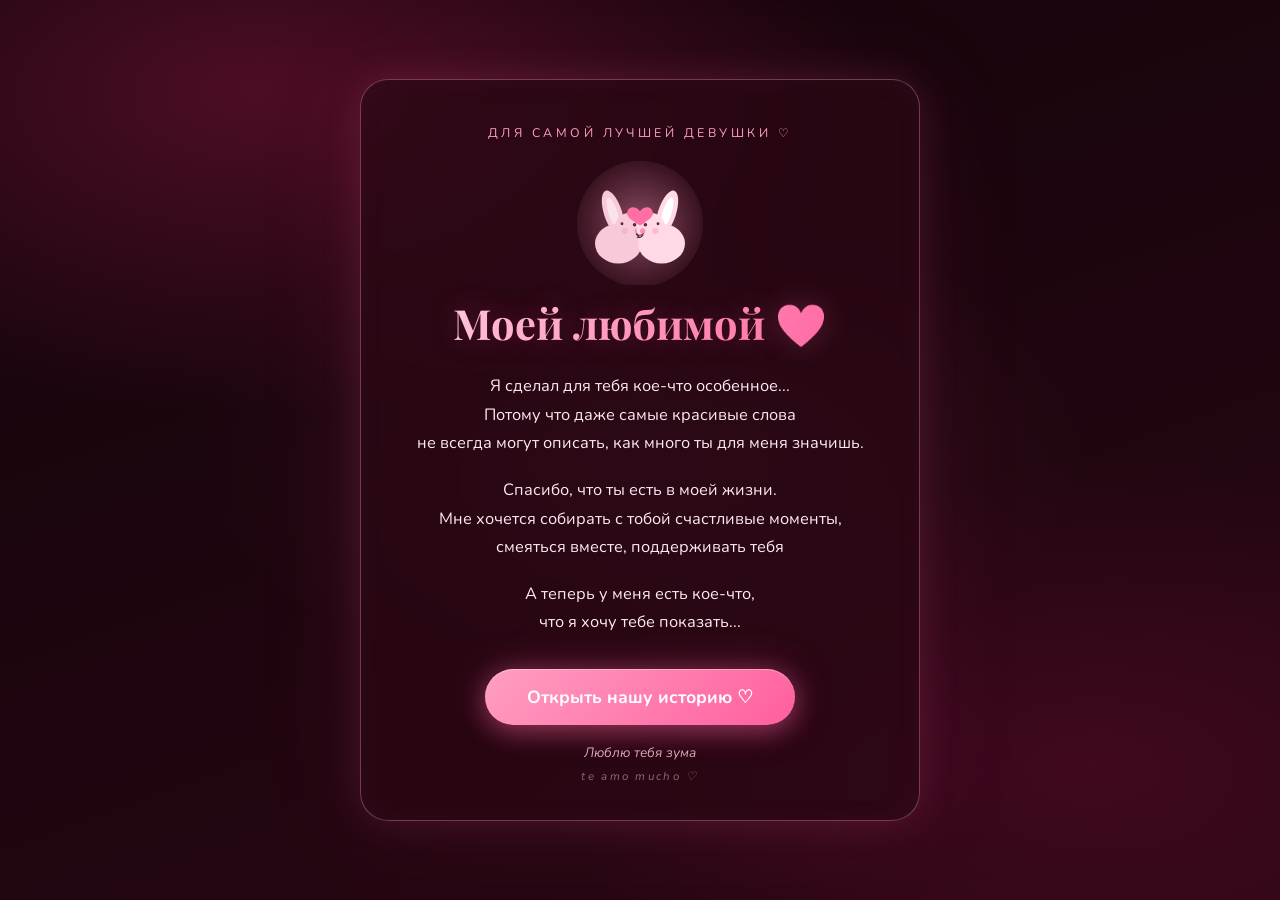
==== romantic-site/index.html @ 306704c3 "fitst commit" ====
<!DOCTYPE html>
<html lang="ru">
<head>
    <meta charset="UTF-8">
    <meta name="viewport" content="width=device-width, initial-scale=1.0">
    <title>Моей любимой ♡</title>
    <link rel="stylesheet" href="style.css">
    <!-- Красивые романтические шрифты -->
    <link href="https://fonts.googleapis.com/css2?family=Playfair+Display:ital,wght@0,500;0,700;1,500&family=Nunito:wght@400;600;700&display=swap" rel="stylesheet">
</head>
<body class="page-welcome">

    <!-- Фон с парящими частицами и сердечками (создаётся через JS) -->
    <div class="bg" id="particles" aria-hidden="true"></div>

    <main class="center-wrap">
        <!-- Основная карточка -->
        <section class="card" id="card">
            <p class="card__eyebrow">Для самой лучшей девушки ♡</p>

            <!-- Два зайчика, обнимающихся (встроенный SVG) -->
            <svg class="card__bunnies" viewBox="0 0 200 140" role="img" aria-label="Два зайчика обнимаются">
                <defs>
                    <radialGradient id="bunnyGlow" cx="50%" cy="50%" r="60%">
                        <stop offset="0%" stop-color="#ff9ec2" stop-opacity="0.45"/>
                        <stop offset="100%" stop-color="#ff9ec2" stop-opacity="0"/>
                    </radialGradient>
                </defs>
                <circle cx="100" cy="72" r="70" fill="url(#bunnyGlow)"/>

                <!-- Зайчик слева -->
                <g class="bunny-left">
                    <ellipse cx="70" cy="60" rx="10" ry="26" fill="#f7c9d9" transform="rotate(-18 70 60)"/>
                    <ellipse cx="70" cy="60" rx="5" ry="18" fill="#fbe3ec" transform="rotate(-18 70 60)"/>
                    <ellipse cx="76" cy="94" rx="26" ry="22" fill="#f7c9d9"/>
                    <circle cx="88" cy="76" r="16" fill="#f7c9d9"/>
                    <circle cx="94" cy="73" r="2" fill="#5b2b3c"/>
                    <circle cx="80" cy="72" r="1.6" fill="#5b2b3c"/>
                    <circle cx="97" cy="80" r="3" fill="#ff8fb1"/>
                    <path d="M96 83 q4 3 8 1" stroke="#5b2b3c" stroke-width="1.2" fill="none" stroke-linecap="round"/>
                    <path d="M97 85 q3 3 6 2" stroke="#5b2b3c" stroke-width="1.2" fill="none" stroke-linecap="round"/>
                    <circle cx="83" cy="80" r="3.4" fill="#ff9ec2" opacity="0.55"/>
                </g>

                <!-- Зайчик справа -->
                <g class="bunny-right">
                    <ellipse cx="130" cy="60" rx="10" ry="26" fill="#ffd9e5" transform="rotate(18 130 60)"/>
                    <ellipse cx="130" cy="60" rx="5" ry="18" fill="#fff" transform="rotate(18 130 60)"/>
                    <ellipse cx="124" cy="94" rx="26" ry="22" fill="#ffd9e5"/>
                    <circle cx="112" cy="76" r="16" fill="#ffd9e5"/>
                    <circle cx="106" cy="73" r="2" fill="#5b2b3c"/>
                    <circle cx="120" cy="72" r="1.6" fill="#5b2b3c"/>
                    <circle cx="103" cy="80" r="3" fill="#ff8fb1"/>
                    <path d="M104 83 q-4 3 -8 1" stroke="#5b2b3c" stroke-width="1.2" fill="none" stroke-linecap="round"/>
                    <path d="M103 85 q-3 3 -6 2" stroke="#5b2b3c" stroke-width="1.2" fill="none" stroke-linecap="round"/>
                    <circle cx="117" cy="80" r="3.4" fill="#ff9ec2" opacity="0.55"/>
                </g>

                <!-- Сердечко между ними -->
                <path class="bunny-heart" d="M100 58 c-4-6 -12-6 -14 0 c-2 5 3 9 14 16 c11-7 16-11 14-16 c-2-6 -10-6 -14 0 z" fill="#ff6fa5"/>
            </svg>

            <h1 class="card__title">Моей любимой ❤️</h1>

            <p class="card__text">
                Я сделал для тебя кое-что особенное...<br>
                Потому что даже самые красивые слова<br>
                не всегда могут описать, как много ты для меня значишь.
            </p>
            <p class="card__text">
                Спасибо, что ты есть в моей жизни.<br>
                Мне хочется собирать с тобой счастливые моменты,<br>
                смеяться вместе, поддерживать тебя<br>
                
            </p>
            <p class="card__text">
                А теперь у меня есть кое-что,<br>
                что я хочу тебе показать...
            </p>

            <button class="btn-open" id="openStory" type="button">
                Открыть нашу историю ♡
            </button>

            <p class="card__caption">Люблю тебя зума</p>
            <p class="card__whisper">te amo mucho ♡</p>
        </section>
    </main>

    <script src="script.js"></script>
</body>
</html>
---- romantic-site/style.css ----
/* =========================================================
   Стили романтического сайта
   Палитра: чёрно-бордовый фон + нежно-розовые свечения
   ========================================================= */

:root {
    --bg-dark: #12040a;
    --bg-wine: #2a0714;
    --pink-soft: #ff9ec2;
    --pink-hot: #ff5f9e;
    --pink-pale: #ffd9e5;
    --text-main: #ffe9f1;
    --text-dim: #d9a7bb;
    --card-bg: rgba(42, 7, 20, 0.72);
    --card-border: rgba(255, 158, 194, 0.35);
}

* {
    margin: 0;
    padding: 0;
    box-sizing: border-box;
}

html, body {
    min-height: 100%;
}

body {
    font-family: 'Nunito', sans-serif;
    color: var(--text-main);
    background:
        radial-gradient(ellipse 80% 60% at 20% 10%, rgba(122, 20, 60, 0.55), transparent 60%),
        radial-gradient(ellipse 70% 55% at 85% 85%, rgba(90, 10, 45, 0.5), transparent 60%),
        radial-gradient(ellipse 50% 40% at 50% 50%, rgba(255, 95, 158, 0.08), transparent 70%),
        linear-gradient(160deg, var(--bg-dark) 0%, var(--bg-wine) 100%);
    background-attachment: fixed;
    overflow-x: hidden;
}

/* ---------- Фон с частицами ---------- */

.bg {
    position: fixed;
    inset: 0;
    pointer-events: none;
    z-index: 0;
    overflow: hidden;
}

.particle {
    position: absolute;
    bottom: -30px;
    opacity: 0;
    animation: floatUp linear infinite;
    will-change: transform, opacity;
}

.particle--heart {
    color: var(--pink-hot);
    text-shadow: 0 0 8px rgba(255, 95, 158, 0.8);
}

.particle--star {
    color: #ffe3ee;
    text-shadow: 0 0 6px rgba(255, 217, 229, 0.7);
}

@keyframes floatUp {
    0%   { transform: translateY(0) rotate(0deg) scale(1); opacity: 0; }
    10%  { opacity: 0.9; }
    90%  { opacity: 0.7; }
    100% { transform: translateY(-110vh) rotate(35deg) scale(0.7); opacity: 0; }
}

/* ---------- Центрирование карточки ---------- */

.center-wrap {
    position: relative;
    z-index: 1;
    min-height: 100vh;
    display: flex;
    align-items: center;
    justify-content: center;
    padding: 24px 16px;
}

/* ---------- Карточка ---------- */

.card {
    width: 100%;
    max-width: 560px;
    background: var(--card-bg);
    border: 1px solid var(--card-border);
    border-radius: 28px;
    padding: 44px 36px 36px;
    text-align: center;
    backdrop-filter: blur(10px);
    -webkit-backdrop-filter: blur(10px);
    box-shadow:
        0 0 40px rgba(255, 95, 158, 0.15),
        0 0 120px rgba(255, 95, 158, 0.08),
        inset 0 0 30px rgba(255, 158, 194, 0.04);
    animation: cardAppear 1.2s ease-out both;
}

@keyframes cardAppear {
    from { opacity: 0; transform: translateY(30px) scale(0.97); }
    to   { opacity: 1; transform: translateY(0) scale(1); }
}

.card--leaving {
    animation: cardLeave 0.9s ease-in forwards;
}

@keyframes cardLeave {
    to { opacity: 0; transform: translateY(-40px) scale(0.92); filter: blur(6px); }
}

.card__eyebrow {
    font-size: 0.78rem;
    letter-spacing: 0.28em;
    text-transform: uppercase;
    color: var(--pink-soft);
    margin-bottom: 18px;
}

.card__bunnies {
    width: 180px;
    max-width: 50%;
    margin: 0 auto 10px;
    display: block;
}

.bunny-heart {
    animation: heartbeat 1.6s ease-in-out infinite;
    transform-origin: 100px 66px;
    transform-box: fill-box;
}

@keyframes heartbeat {
    0%, 100% { transform: scale(1); }
    12%      { transform: scale(1.18); }
    24%      { transform: scale(1); }
    36%      { transform: scale(1.12); }
    48%      { transform: scale(1); }
}

.bunny-left, .bunny-right {
    animation: bunnySway 3.2s ease-in-out infinite;
    transform-origin: bottom center;
    transform-box: fill-box;
}

.bunny-right {
    animation-delay: 1.6s;
}

@keyframes bunnySway {
    0%, 100% { transform: rotate(0deg); }
    50%      { transform: rotate(2deg); }
}

.card__title {
    font-family: 'Playfair Display', serif;
    font-size: clamp(1.8rem, 6vw, 2.6rem);
    font-weight: 700;
    margin-bottom: 22px;
    background: linear-gradient(120deg, var(--pink-pale), var(--pink-hot));
    -webkit-background-clip: text;
    background-clip: text;
    -webkit-text-fill-color: transparent;
    text-shadow: 0 0 30px rgba(255, 95, 158, 0.25);
}

.card__text {
    font-size: 1.02rem;
    line-height: 1.75;
    color: var(--text-main);
    margin-bottom: 18px;
}

/* ---------- Кнопка ---------- */

.btn-open {
    margin-top: 14px;
    padding: 16px 42px;
    font-family: 'Nunito', sans-serif;
    font-size: 1.1rem;
    font-weight: 700;
    color: #fff;
    border: none;
    border-radius: 999px;
    cursor: pointer;
    background: linear-gradient(135deg, #ff9ec2 0%, #ff5f9e 100%);
    box-shadow:
        0 6px 24px rgba(255, 95, 158, 0.4),
        0 0 40px rgba(255, 95, 158, 0.25),
        inset 0 1px 0 rgba(255, 255, 255, 0.35);
    transition: transform 0.25s ease, box-shadow 0.25s ease;
}

.btn-open:hover {
    transform: translateY(-2px) scale(1.03);
    box-shadow:
        0 10px 32px rgba(255, 95, 158, 0.55),
        0 0 60px rgba(255, 95, 158, 0.35),
        inset 0 1px 0 rgba(255, 255, 255, 0.35);
}

.btn-open:active {
    transform: scale(0.97);
}

.card__caption {
    margin-top: 18px;
    font-size: 0.85rem;
    color: var(--text-dim);
    font-style: italic;
}

.card__whisper {
    margin-top: 6px;
    font-size: 0.72rem;
    letter-spacing: 0.2em;
    color: rgba(217, 167, 187, 0.6);
    font-style: italic;
}

/* ---------- Страница счётчика ---------- */

.counter-page {
    position: relative;
    z-index: 1;
    min-height: 100vh;
    display: flex;
    flex-direction: column;
    align-items: center;
    justify-content: center;
    text-align: center;
    padding: 40px 16px;
}

.counter-page__eyebrow {
    font-size: 0.85rem;
    letter-spacing: 0.22em;
    text-transform: uppercase;
    color: var(--pink-soft);
    margin-bottom: 14px;
}

.counter-page__title {
    font-family: 'Playfair Display', serif;
    font-size: clamp(1.7rem, 5.5vw, 2.6rem);
    font-weight: 700;
    margin-bottom: 42px;
    background: linear-gradient(120deg, var(--pink-pale), var(--pink-hot));
    -webkit-background-clip: text;
    background-clip: text;
    -webkit-text-fill-color: transparent;
    text-shadow: 0 0 30px rgba(255, 95, 158, 0.2);
}

/* ---------- Сам счётчик ---------- */

.counter {
    display: flex;
    flex-wrap: wrap;
    justify-content: center;
    gap: 16px;
    margin-bottom: 42px;
}

.counter__block {
    min-width: 110px;
    padding: 22px 18px;
    background: var(--card-bg);
    border: 1px solid var(--card-border);
    border-radius: 20px;
    backdrop-filter: blur(8px);
    -webkit-backdrop-filter: blur(8px);
    box-shadow: 0 0 26px rgba(255, 95, 158, 0.14);
}

.counter__value {
    font-family: 'Playfair Display', serif;
    font-size: clamp(2.2rem, 8vw, 3.4rem);
    font-weight: 700;
    color: #fff;
    text-shadow:
        0 0 12px rgba(255, 158, 194, 0.9),
        0 0 34px rgba(255, 95, 158, 0.55);
    animation: digitsGlow 2.6s ease-in-out infinite;
}

@keyframes digitsGlow {
    0%, 100% { text-shadow: 0 0 12px rgba(255,158,194,0.9), 0 0 34px rgba(255,95,158,0.55); }
    50%      { text-shadow: 0 0 20px rgba(255,158,194,1),   0 0 54px rgba(255,95,158,0.75); }
}

.counter__label {
    margin-top: 8px;
    font-size: 0.78rem;
    letter-spacing: 0.24em;
    text-transform: uppercase;
    color: var(--text-dim);
}

.counter__error {
    max-width: 480px;
    padding: 20px 24px;
    border: 1px dashed var(--card-border);
    border-radius: 16px;
    color: var(--text-dim);
    font-size: 0.95rem;
    line-height: 1.6;
}

.counter__error code {
    color: var(--pink-soft);
    background: rgba(255, 158, 194, 0.1);
    padding: 2px 6px;
    border-radius: 6px;
}

/* ---------- Романтический текст под счётчиком ---------- */

.love-note {
    max-width: 560px;
    font-size: 1.03rem;
    line-height: 1.85;
    color: var(--text-main);
}

.love-note__heart {
    display: block;
    margin-top: 16px;
    font-size: 1.4rem;
    color: var(--pink-hot);
    text-shadow: 0 0 14px rgba(255, 95, 158, 0.8);
    animation: heartbeat 1.6s ease-in-out infinite;
    transform-origin: center;
}

/* ---------- Мелкие адаптации ---------- */

@media (max-width: 480px) {
    .card {
        padding: 32px 22px 28px;
        border-radius: 22px;
    }
    .counter__block {
        min-width: calc(50% - 10px);
        padding: 18px 12px;
    }
}

/* ---------- Уважение к prefers-reduced-motion ---------- */

@media (prefers-reduced-motion: reduce) {
    .particle { animation: none !important; opacity: 0.4; bottom: auto; top: 50%; }
    .bunny-heart, .bunny-left, .bunny-right, .counter__value, .love-note__heart {
        animation: none !important;
    }
    .card, .btn-open {
        transition: none !important;
        animation-duration: 0.01s !important;
    }
}
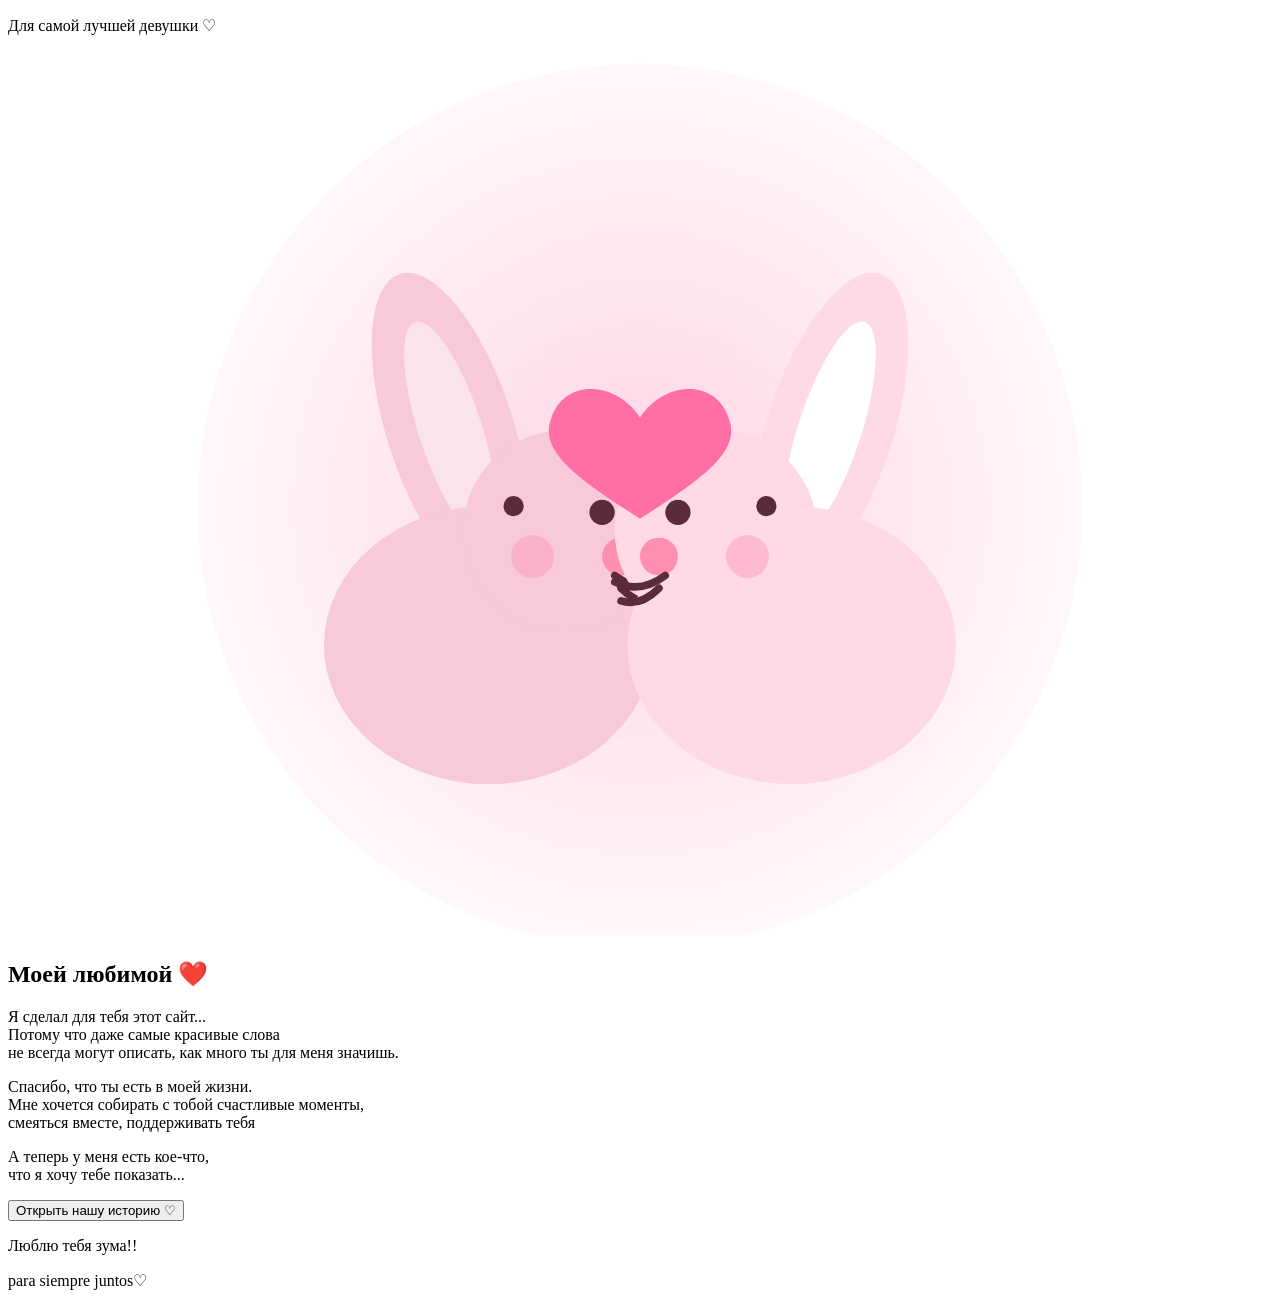
==== commit 866103a4: "v1.0.1" ====
--- a/romantic-site/index.html
+++ b/romantic-site/index.html
@@ -63,7 +63,7 @@
             <h1 class="card__title">Моей любимой ❤️</h1>
 
             <p class="card__text">
-                Я сделал для тебя кое-что особенное...<br>
+                Я сделал для тебя этот сайт...<br>
                 Потому что даже самые красивые слова<br>
                 не всегда могут описать, как много ты для меня значишь.
             </p>
@@ -82,8 +82,8 @@
                 Открыть нашу историю ♡
             </button>
 
-            <p class="card__caption">Люблю тебя зума</p>
-            <p class="card__whisper">te amo mucho ♡</p>
+            <p class="card__caption">Люблю тебя зума!!</p>
+            <p class="card__whisper">para siempre juntos♡</p>
         </section>
     </main>
 
